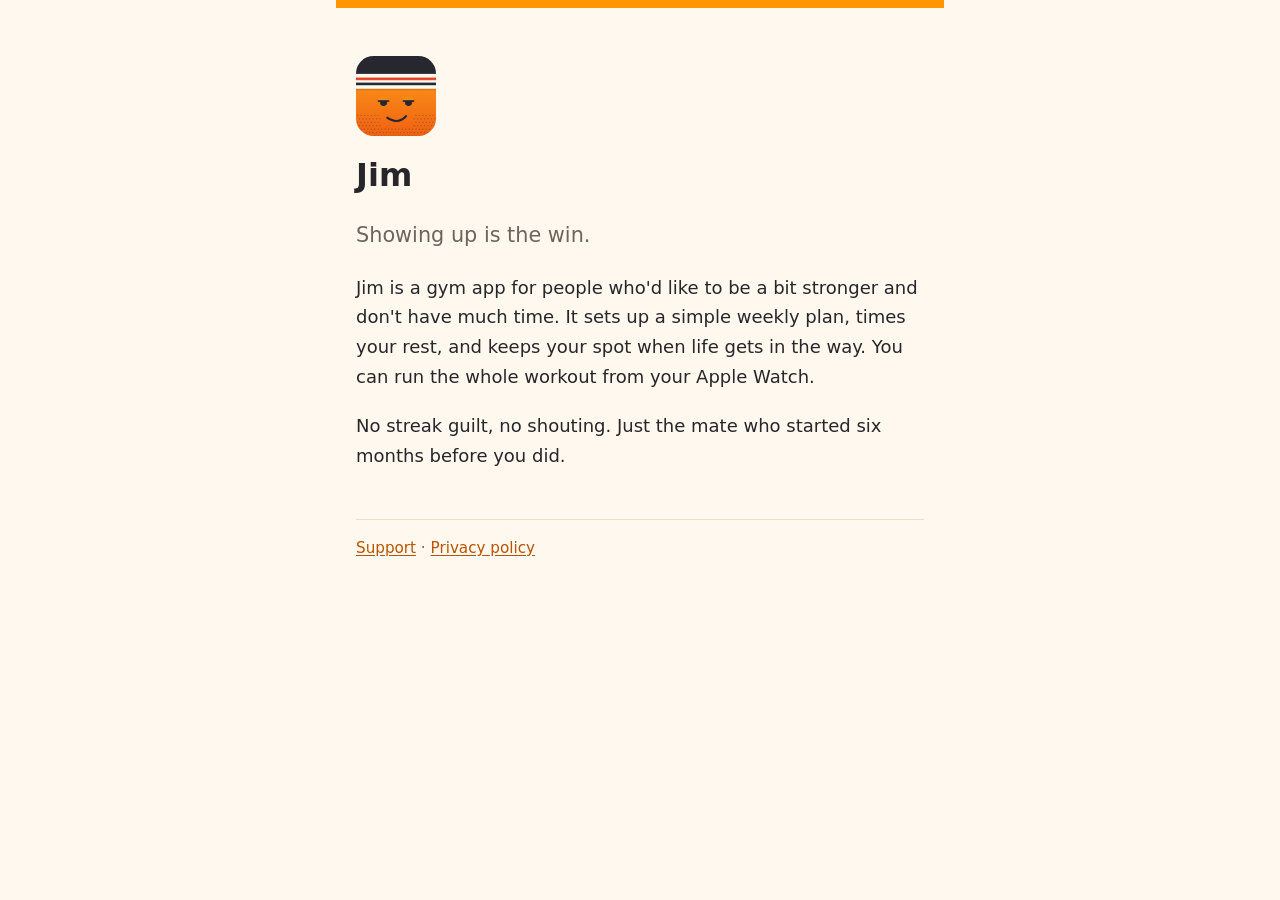
==== index.html @ 7c44f8ca "Add Jim site: home, support and privacy policy Claude-Session: https://claude.ai/code/session_01GT8V" ====
<!doctype html>
<html lang="en">
<head>
  <meta charset="utf-8">
  <meta name="viewport" content="width=device-width, initial-scale=1">
  <title>Jim</title>
  <meta name="description" content="A simple weekly gym plan for people who'd like to be a bit stronger and don't have much time.">
  <meta property="og:site_name" content="Jim">
  <meta property="og:title" content="Jim">
  <meta property="og:description" content="A simple weekly gym plan for people who'd like to be a bit stronger and don't have much time.">
  <link rel="icon" href="icon.png">
  <link rel="stylesheet" href="style.css">
</head>
<body>
  <main>
    <img class="icon" src="icon.png" alt="Jim app icon">
    <h1>Jim</h1>
    <p class="lede">Showing up is the win.</p>
    <p>Jim is a gym app for people who'd like to be a bit stronger and don't have much time. It sets up a simple weekly plan, times your rest, and keeps your spot when life gets in the way. You can run the whole workout from your Apple Watch.</p>
    <p>No streak guilt, no shouting. Just the mate who started six months before you did.</p>
    <footer>
      <a href="support/">Support</a> · <a href="privacy/">Privacy policy</a>
    </footer>
  </main>
</body>
</html>
---- style.css ----
:root {
  color-scheme: light dark;
  --bg: #fff8ee;
  --fg: #26262b;
  --muted: #6b6560;
  --link: #b85400;
  --accent: #ff9500;
  --rule: #ecdfcb;
}
@media (prefers-color-scheme: dark) {
  :root {
    --bg: #1f1f24;
    --fg: #f6efe4;
    --muted: #a8a29a;
    --link: #ff9f0a;
    --rule: #34343b;
  }
}
* { box-sizing: border-box; }
body {
  margin: 0;
  background: var(--bg);
  color: var(--fg);
  font: 1.125rem/1.65 ui-rounded, "SF Pro Rounded", -apple-system, system-ui, sans-serif;
  -webkit-text-size-adjust: 100%;
}
main { max-width: 38rem; margin: 0 auto; padding: 3rem 1.25rem 4rem; border-top: .5rem solid var(--accent); }
h1 { font-size: 2rem; line-height: 1.2; margin: 0 0 1.5rem; }
h2 { font-size: 1.25rem; margin: 2rem 0 .5rem; }
p, ul { margin: 0 0 1.25rem; }
li { margin-bottom: .5rem; }
a { color: var(--link); text-underline-offset: .15em; }
.icon { width: 5rem; height: 5rem; border-radius: 22%; display: block; margin-bottom: 1.25rem; }
.lede { font-size: 1.3rem; color: var(--muted); }
footer { margin-top: 3rem; padding-top: 1rem; border-top: 1px solid var(--rule); color: var(--muted); font-size: .95rem; }
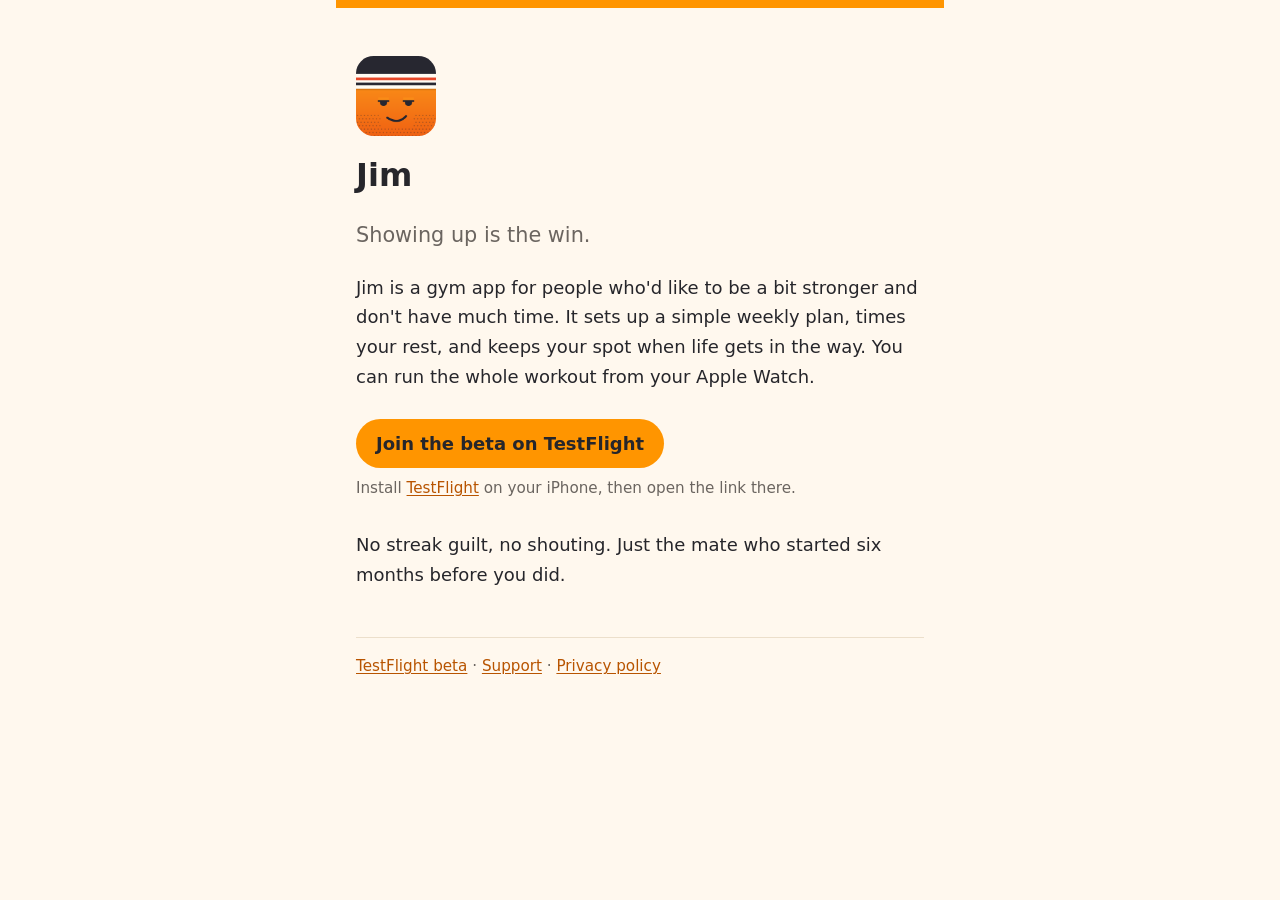
==== commit 3d86ad0a: "Merge testflight-link (TestFlight beta button on the home page) Claude-Session: https://claude.ai/co" ====
--- a/index.html
+++ b/index.html
@@ -8,6 +8,7 @@
   <meta property="og:site_name" content="Jim">
   <meta property="og:title" content="Jim">
   <meta property="og:description" content="A simple weekly gym plan for people who'd like to be a bit stronger and don't have much time.">
+  <link rel="canonical" href="https://jim.ozbe.dev/">
   <link rel="icon" href="icon.png">
   <link rel="stylesheet" href="style.css">
 </head>
@@ -17,9 +18,11 @@
     <h1>Jim</h1>
     <p class="lede">Showing up is the win.</p>
     <p>Jim is a gym app for people who'd like to be a bit stronger and don't have much time. It sets up a simple weekly plan, times your rest, and keeps your spot when life gets in the way. You can run the whole workout from your Apple Watch.</p>
+    <p class="beta"><a class="button" href="https://testflight.apple.com/join/4cYF5xu1">Join the beta on TestFlight</a><br>
+    <span class="note">Install <a href="https://apps.apple.com/app/testflight/id899247664">TestFlight</a> on your iPhone, then open the link there.</span></p>
     <p>No streak guilt, no shouting. Just the mate who started six months before you did.</p>
     <footer>
-      <a href="support/">Support</a> · <a href="privacy/">Privacy policy</a>
+      <a href="https://testflight.apple.com/join/4cYF5xu1">TestFlight beta</a> · <a href="support/">Support</a> · <a href="privacy/">Privacy policy</a>
     </footer>
   </main>
 </body>
--- a/style.css
+++ b/style.css
@@ -32,4 +32,7 @@
 a { color: var(--link); text-underline-offset: .15em; }
 .icon { width: 5rem; height: 5rem; border-radius: 22%; display: block; margin-bottom: 1.25rem; }
 .lede { font-size: 1.3rem; color: var(--muted); }
+.beta { margin: 1.75rem 0; }
+.button { display: inline-block; padding: .6rem 1.25rem; border-radius: 999px; background: var(--accent); color: #26262b; font-weight: 600; text-decoration: none; }
+.note { display: inline-block; margin-top: .5rem; color: var(--muted); font-size: .95rem; }
 footer { margin-top: 3rem; padding-top: 1rem; border-top: 1px solid var(--rule); color: var(--muted); font-size: .95rem; }
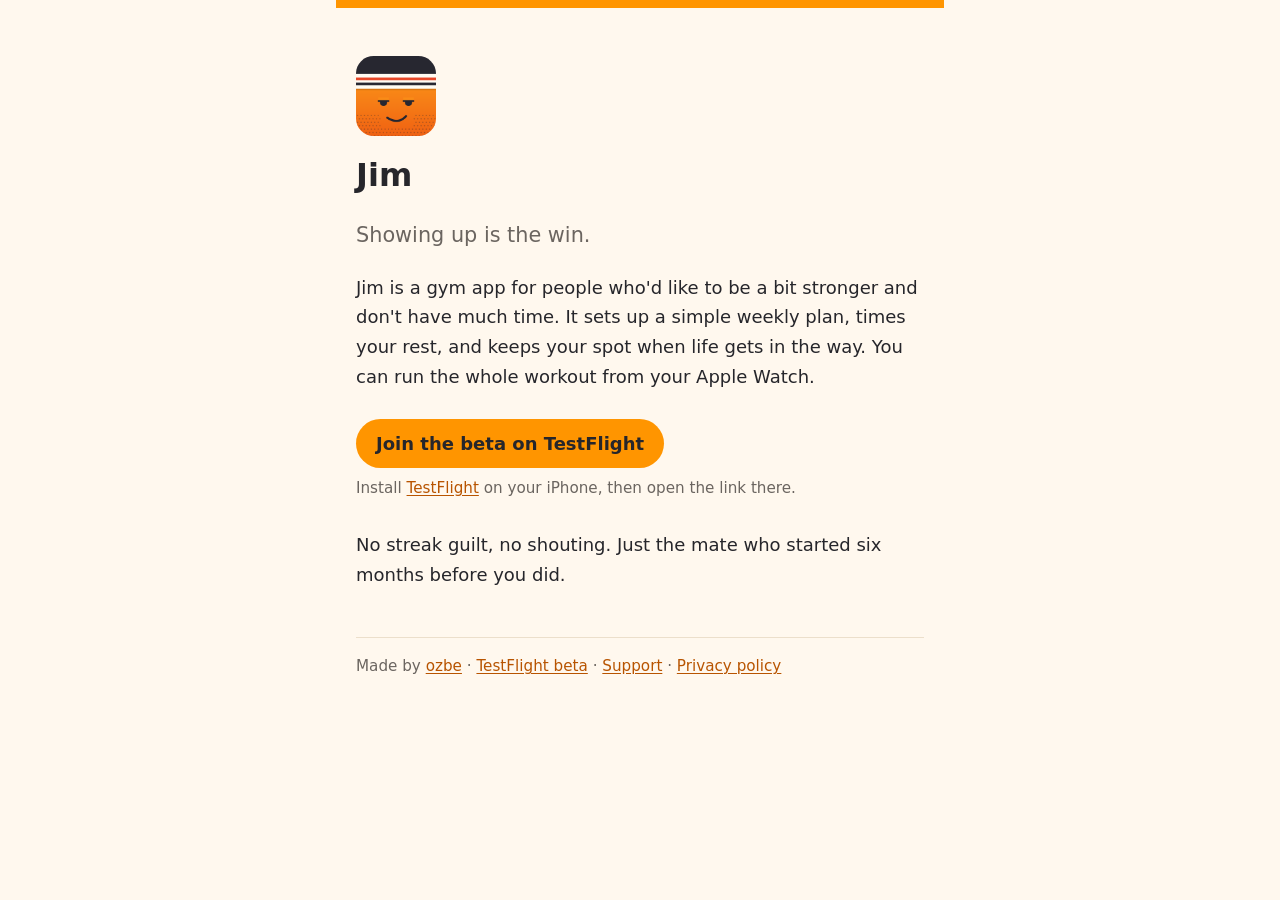
==== commit 0cc2818e: "Footer links to ozbe.dev: Made by ozbe, on every page Claude-Session: https://claude.ai/code/session" ====
--- a/index.html
+++ b/index.html
@@ -10,7 +10,7 @@
   <meta property="og:description" content="A simple weekly gym plan for people who'd like to be a bit stronger and don't have much time.">
   <link rel="canonical" href="https://jim.ozbe.dev/">
   <link rel="icon" href="icon.png">
-  <link rel="stylesheet" href="style.css">
+  <link rel="stylesheet" href="style.css?v=2">
 </head>
 <body>
   <main>
@@ -22,7 +22,7 @@
     <span class="note">Install <a href="https://apps.apple.com/app/testflight/id899247664">TestFlight</a> on your iPhone, then open the link there.</span></p>
     <p>No streak guilt, no shouting. Just the mate who started six months before you did.</p>
     <footer>
-      <a href="https://testflight.apple.com/join/4cYF5xu1">TestFlight beta</a> · <a href="support/">Support</a> · <a href="privacy/">Privacy policy</a>
+      Made by <a href="https://ozbe.dev/" rel="author">ozbe</a> · <a href="https://testflight.apple.com/join/4cYF5xu1">TestFlight beta</a> · <a href="support/">Support</a> · <a href="privacy/">Privacy policy</a>
     </footer>
   </main>
 </body>
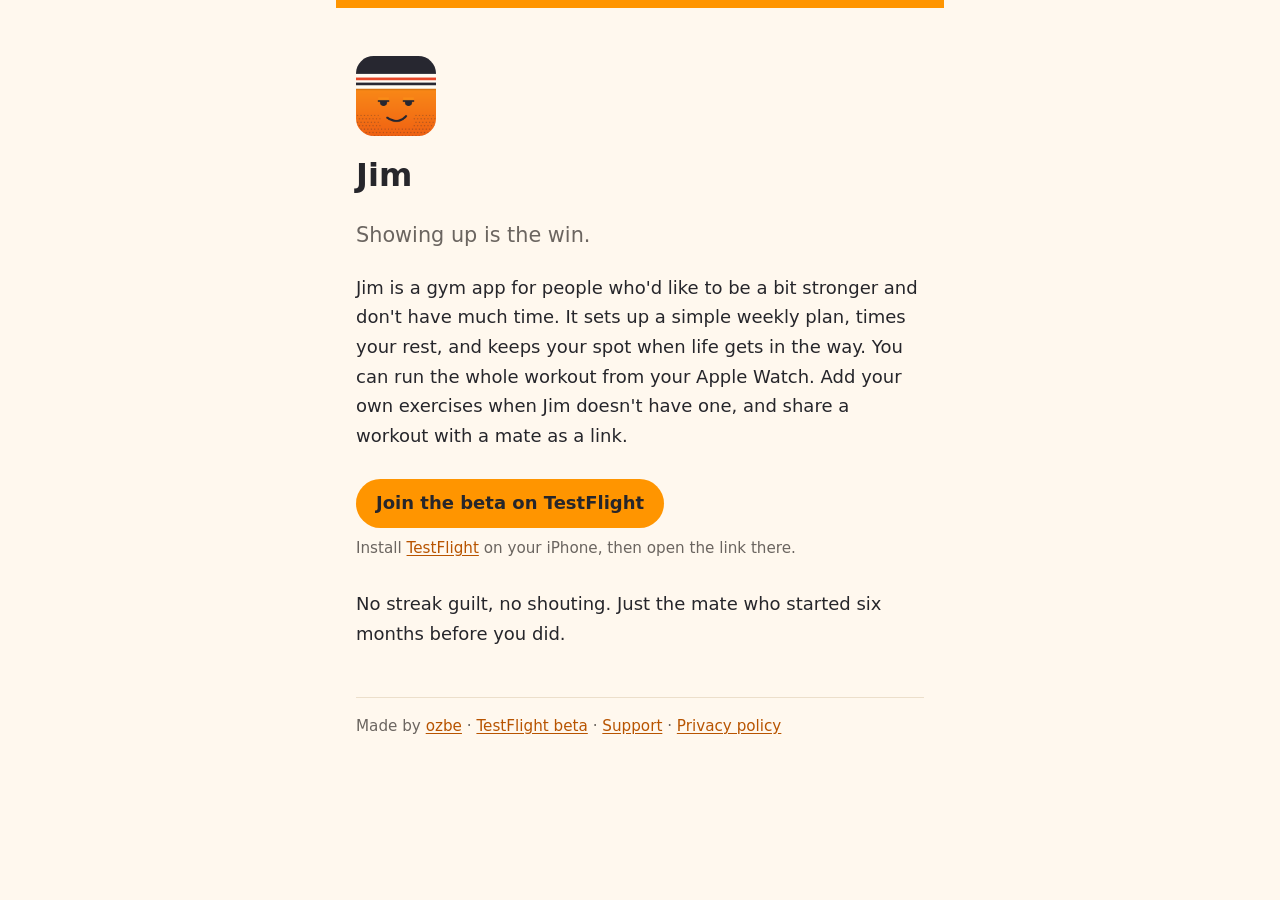
==== commit 26660183: "Cover shared workout links and your own exercises in the privacy policy; mention both on the home pa" ====
--- a/index.html
+++ b/index.html
@@ -17,7 +17,7 @@
     <img class="icon" src="icon.png" alt="Jim app icon">
     <h1>Jim</h1>
     <p class="lede">Showing up is the win.</p>
-    <p>Jim is a gym app for people who'd like to be a bit stronger and don't have much time. It sets up a simple weekly plan, times your rest, and keeps your spot when life gets in the way. You can run the whole workout from your Apple Watch.</p>
+    <p>Jim is a gym app for people who'd like to be a bit stronger and don't have much time. It sets up a simple weekly plan, times your rest, and keeps your spot when life gets in the way. You can run the whole workout from your Apple Watch. Add your own exercises when Jim doesn't have one, and share a workout with a mate as a link.</p>
     <p class="beta"><a class="button" href="https://testflight.apple.com/join/4cYF5xu1">Join the beta on TestFlight</a><br>
     <span class="note">Install <a href="https://apps.apple.com/app/testflight/id899247664">TestFlight</a> on your iPhone, then open the link there.</span></p>
     <p>No streak guilt, no shouting. Just the mate who started six months before you did.</p>
--- a/style.css
+++ b/style.css
@@ -36,3 +36,6 @@
 .button { display: inline-block; padding: .6rem 1.25rem; border-radius: 999px; background: var(--accent); color: #26262b; font-weight: 600; text-decoration: none; }
 .note { display: inline-block; margin-top: .5rem; color: var(--muted); font-size: .95rem; }
 footer { margin-top: 3rem; padding-top: 1rem; border-top: 1px solid var(--rule); color: var(--muted); font-size: .95rem; }
+.exercises { padding-left: 1.25rem; margin: 1rem 0 1.5rem; }
+.exercises li { margin-bottom: .75rem; }
+.exercises .note { display: block; margin-top: .1rem; }
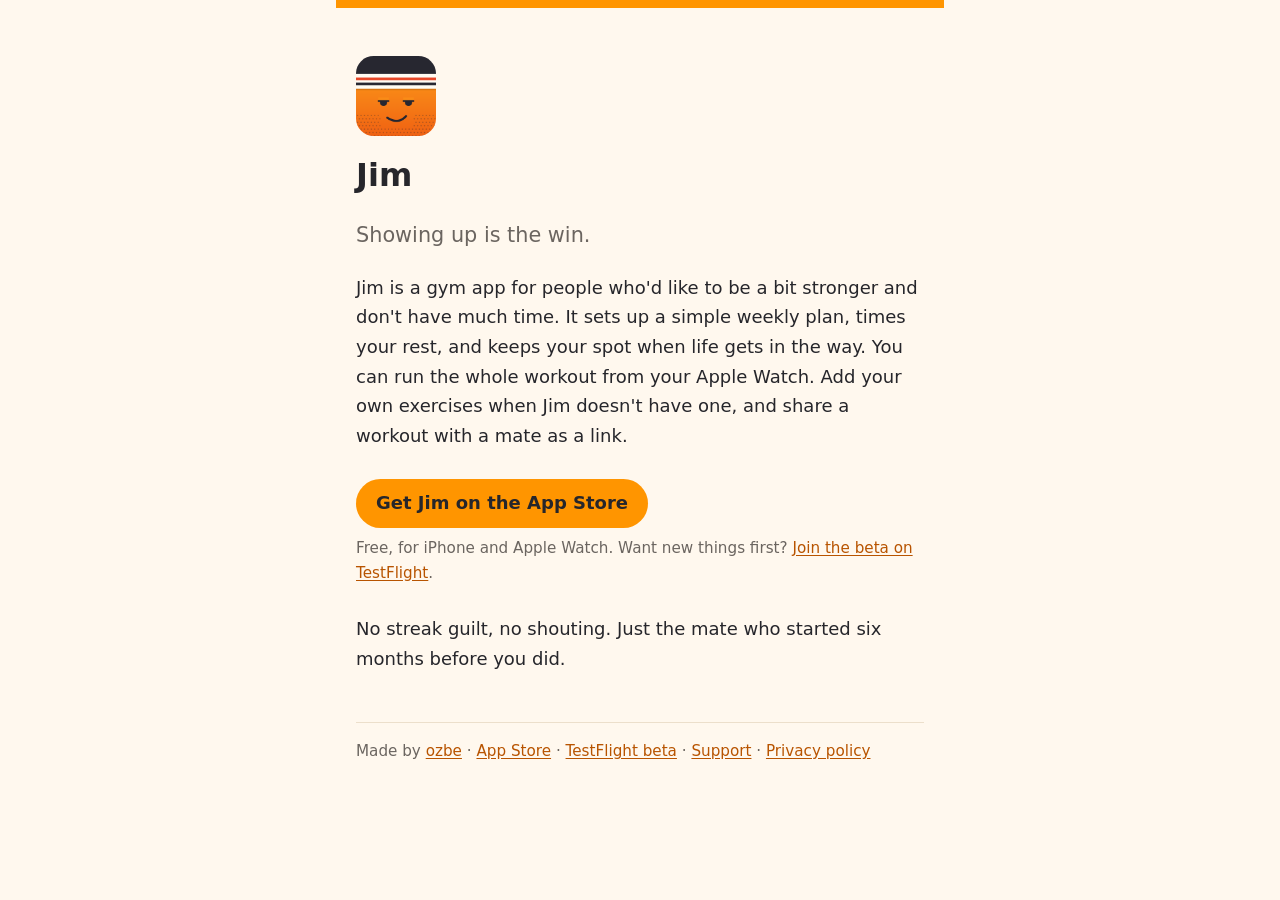
==== commit e7d0f276: "Home page: Get Jim on the App Store, the beta on TestFlight for new things first, and Safari's App S" ====
--- a/index.html
+++ b/index.html
@@ -10,6 +10,7 @@
   <meta property="og:description" content="A simple weekly gym plan for people who'd like to be a bit stronger and don't have much time.">
   <link rel="canonical" href="https://jim.ozbe.dev/">
   <link rel="icon" href="icon.png">
+  <meta name="apple-itunes-app" content="app-id=6821798569">
   <link rel="stylesheet" href="style.css?v=2">
 </head>
 <body>
@@ -18,11 +19,11 @@
     <h1>Jim</h1>
     <p class="lede">Showing up is the win.</p>
     <p>Jim is a gym app for people who'd like to be a bit stronger and don't have much time. It sets up a simple weekly plan, times your rest, and keeps your spot when life gets in the way. You can run the whole workout from your Apple Watch. Add your own exercises when Jim doesn't have one, and share a workout with a mate as a link.</p>
-    <p class="beta"><a class="button" href="https://testflight.apple.com/join/4cYF5xu1">Join the beta on TestFlight</a><br>
-    <span class="note">Install <a href="https://apps.apple.com/app/testflight/id899247664">TestFlight</a> on your iPhone, then open the link there.</span></p>
+    <p class="beta"><a class="button" href="https://apps.apple.com/app/id6821798569">Get Jim on the App Store</a><br>
+    <span class="note">Free, for iPhone and Apple Watch. Want new things first? <a href="https://testflight.apple.com/join/4cYF5xu1">Join the beta on TestFlight</a>.</span></p>
     <p>No streak guilt, no shouting. Just the mate who started six months before you did.</p>
     <footer>
-      Made by <a href="https://ozbe.dev/" rel="author">ozbe</a> · <a href="https://testflight.apple.com/join/4cYF5xu1">TestFlight beta</a> · <a href="support/">Support</a> · <a href="privacy/">Privacy policy</a>
+      Made by <a href="https://ozbe.dev/" rel="author">ozbe</a> · <a href="https://apps.apple.com/app/id6821798569">App Store</a> · <a href="https://testflight.apple.com/join/4cYF5xu1">TestFlight beta</a> · <a href="support/">Support</a> · <a href="privacy/">Privacy policy</a>
     </footer>
   </main>
 </body>
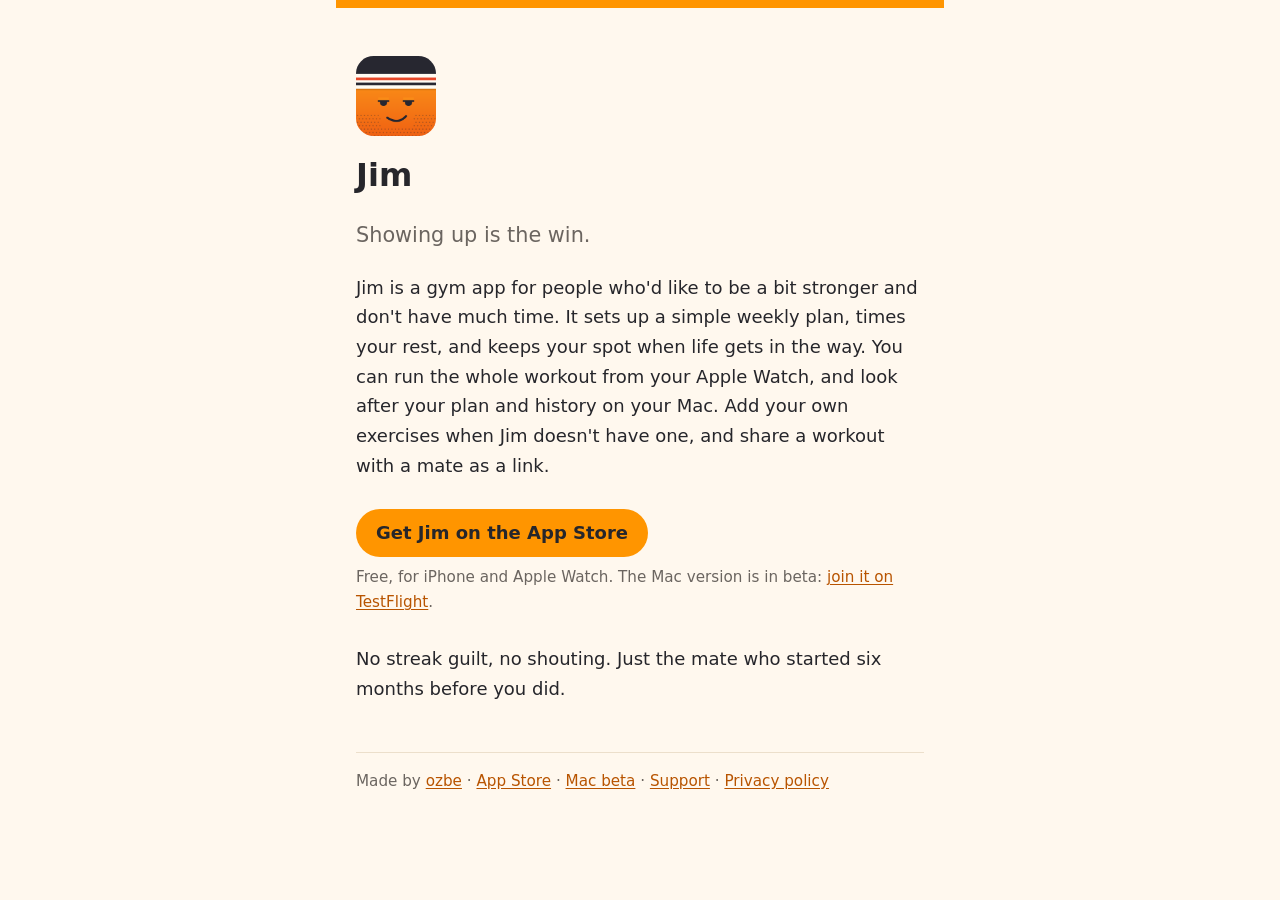
==== commit 3ce42795: "Home page: the Mac version's beta on TestFlight, and the Mac in what Jim does Claude-Session: https:" ====
--- a/index.html
+++ b/index.html
@@ -18,12 +18,12 @@
     <img class="icon" src="icon.png" alt="Jim app icon">
     <h1>Jim</h1>
     <p class="lede">Showing up is the win.</p>
-    <p>Jim is a gym app for people who'd like to be a bit stronger and don't have much time. It sets up a simple weekly plan, times your rest, and keeps your spot when life gets in the way. You can run the whole workout from your Apple Watch. Add your own exercises when Jim doesn't have one, and share a workout with a mate as a link.</p>
+    <p>Jim is a gym app for people who'd like to be a bit stronger and don't have much time. It sets up a simple weekly plan, times your rest, and keeps your spot when life gets in the way. You can run the whole workout from your Apple Watch, and look after your plan and history on your Mac. Add your own exercises when Jim doesn't have one, and share a workout with a mate as a link.</p>
     <p class="beta"><a class="button" href="https://apps.apple.com/app/id6821798569">Get Jim on the App Store</a><br>
-    <span class="note">Free, for iPhone and Apple Watch. Want new things first? <a href="https://testflight.apple.com/join/4cYF5xu1">Join the beta on TestFlight</a>.</span></p>
+    <span class="note">Free, for iPhone and Apple Watch. The Mac version is in beta: <a href="https://testflight.apple.com/join/4cYF5xu1">join it on TestFlight</a>.</span></p>
     <p>No streak guilt, no shouting. Just the mate who started six months before you did.</p>
     <footer>
-      Made by <a href="https://ozbe.dev/" rel="author">ozbe</a> · <a href="https://apps.apple.com/app/id6821798569">App Store</a> · <a href="https://testflight.apple.com/join/4cYF5xu1">TestFlight beta</a> · <a href="support/">Support</a> · <a href="privacy/">Privacy policy</a>
+      Made by <a href="https://ozbe.dev/" rel="author">ozbe</a> · <a href="https://apps.apple.com/app/id6821798569">App Store</a> · <a href="https://testflight.apple.com/join/4cYF5xu1">Mac beta</a> · <a href="support/">Support</a> · <a href="privacy/">Privacy policy</a>
     </footer>
   </main>
 </body>
